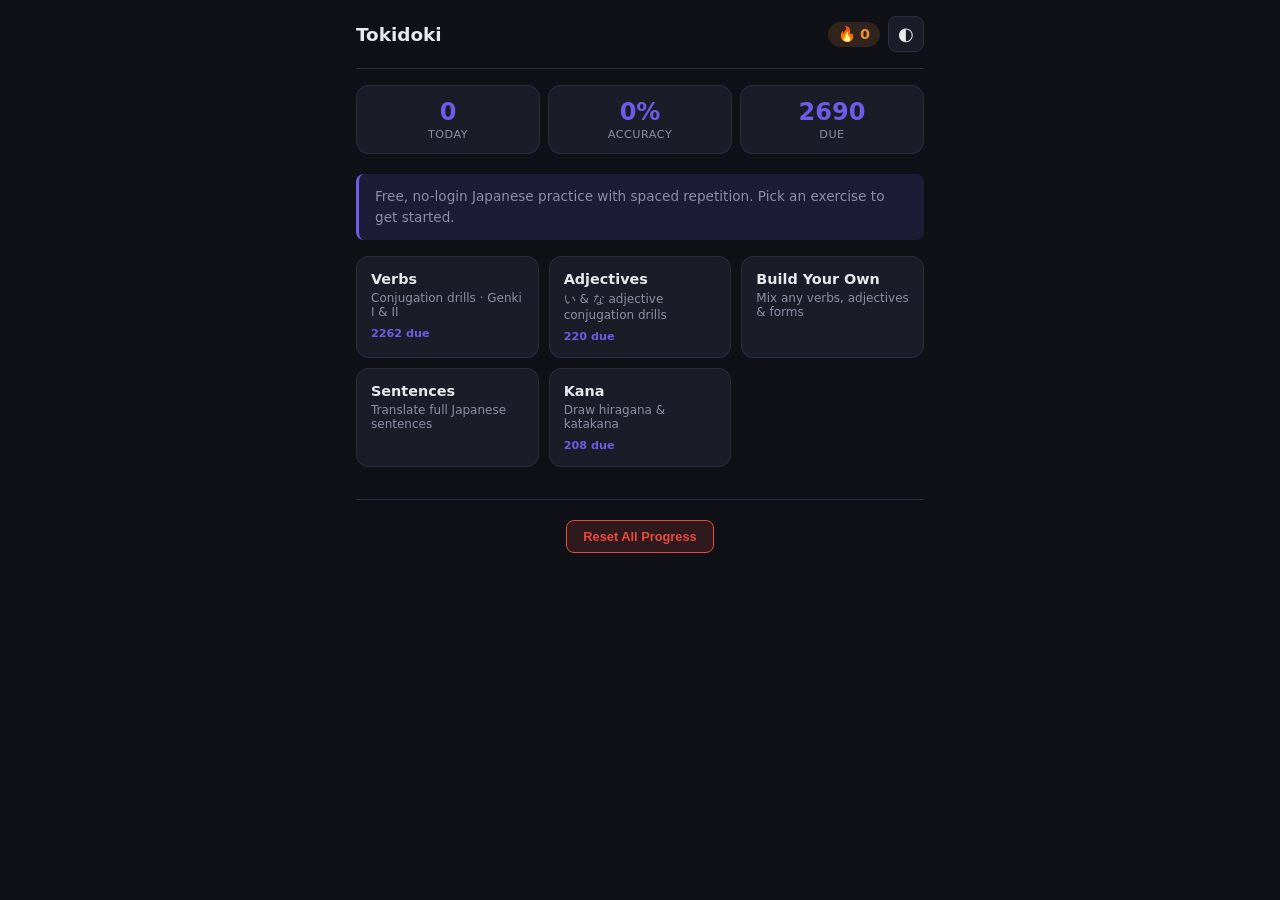
==== index.html @ 60c55193 "Deduplicate shared header and overlay markup across pages The header, settings overlay, and referenc" ====
<!DOCTYPE html>
<html lang="en">
<head>
  <meta charset="UTF-8">
  <meta name="viewport" id="viewport-meta" content="width=device-width, initial-scale=1.0">
  <title>Tokidoki – Japanese Conjugation Practice</title>
  <meta name="description" content="Free Japanese practice: verb &amp; adjective conjugation drills, custom sessions, sentence translation, and hiragana/katakana drawing. Genki I &amp; II. No login required.">
  <meta property="og:title" content="Tokidoki – Japanese Conjugation Practice">
  <meta property="og:description" content="Free Japanese practice: verb &amp; adjective conjugation drills, custom sessions, sentence translation, and hiragana/katakana drawing. Genki I &amp; II. No login required.">
  <meta property="og:type" content="website">
  <meta property="og:url" content="https://tokidoki.meertens.dev/">
  <meta name="twitter:card" content="summary">
  <meta name="twitter:title" content="Tokidoki – Japanese Conjugation Practice">
  <meta name="twitter:description" content="Free SRS drills for Genki verb & adjective conjugation, sentence translation, and hiragana/katakana drawing practice.">
  <link rel="canonical" href="https://tokidoki.meertens.dev/">
  <link rel="stylesheet" href="style.css">
  <!-- Google tag (gtag.js) -->
  <script async src="https://www.googletagmanager.com/gtag/js?id=G-XXWYNZC7YH"></script>
  <script>
    window.dataLayer = window.dataLayer || [];
    function gtag(){dataLayer.push(arguments);}
    gtag('js', new Date());
    gtag('config', 'G-XXWYNZC7YH');
  </script>
</head>
<body data-mode="hub">
  <div id="app">

    <!-- Header -->
    <!-- Header (rendered by renderSharedChrome() in app.js) -->
    <div id="header-mount"></div>

    <!-- Screen: Hub -->
    <main id="screen-chapters" class="screen active">
      <div class="stats-bar">
        <div class="stat"><span class="stat-num" id="today-reviewed">0</span><span class="stat-label">Today</span></div>
        <div class="stat"><span class="stat-num" id="today-accuracy">0%</span><span class="stat-label">Accuracy</span></div>
        <div class="stat"><span class="stat-num" id="cards-due">0</span><span class="stat-label">Due</span></div>
      </div>
      <p class="tab-intro">Free, no-login Japanese practice with spaced repetition. Pick an exercise to get started.</p>
      <div class="chapter-grid">
        <a class="chapter-card" href="verbs.html">
          <div class="chapter-card-title">Verbs</div>
          <div class="chapter-card-sub">Conjugation drills · Genki I &amp; II</div>
          <div class="chapter-card-due" id="hub-due-verbs"></div>
        </a>
        <a class="chapter-card" href="adjectives.html">
          <div class="chapter-card-title">Adjectives</div>
          <div class="chapter-card-sub">い &amp; な adjective conjugation drills</div>
          <div class="chapter-card-due" id="hub-due-adjectives"></div>
        </a>
        <a class="chapter-card" href="custom.html">
          <div class="chapter-card-title">Build Your Own</div>
          <div class="chapter-card-sub">Mix any verbs, adjectives &amp; forms</div>
        </a>
        <a class="chapter-card" href="sentences.html">
          <div class="chapter-card-title">Sentences</div>
          <div class="chapter-card-sub">Translate full Japanese sentences</div>
        </a>
        <a class="chapter-card" href="kana.html">
          <div class="chapter-card-title">Kana</div>
          <div class="chapter-card-sub">Draw hiragana &amp; katakana</div>
          <div class="chapter-card-due" id="hub-due-kana"></div>
        </a>
      </div>
      <div class="reset-section">
        <button id="btn-reset" class="btn-danger">Reset All Progress</button>
      </div>
    </main>

  </div>

  <script src="conjugator.js"></script>
  <script src="verbs.js"></script>
  <script src="kana.js"></script>
  <script src="app.js"></script>

  <!-- Static content for search engines -->
  <section id="seo-content" aria-hidden="true">
    <h2>Japanese Practice — Genki I &amp; II</h2>
    <p>
      Tokidoki is a free, no-login collection of Japanese practice exercises built around
      the <strong>Genki</strong> textbook series. Every exercise is scheduled with
      <strong>spaced repetition (SRS)</strong> so you review what you need most, not what
      you already know.
    </p>

    <h3><a href="verbs.html">Verb conjugation drills</a></h3>
    <p>
      Work through chapters 3–23 of Genki I and II, covering masu-form, て-form, ta-form,
      nai-form, tai-form, potential, volitional, passive, causative, ba-conditional,
      causative-passive, and more — for both godan (u-verb) and ichidan (ru-verb) patterns,
      plus the irregular verbs する and くる.
    </p>

    <h3><a href="adjectives.html">Adjective conjugation drills</a></h3>
    <p>
      Practise い-adjective and な-adjective conjugations including present, negative, past,
      past-negative, te-form, and adverb forms, chapter by chapter.
    </p>

    <h3><a href="custom.html">Build Your Own session</a></h3>
    <p>
      Mix and match any combination of verbs, adjectives, and conjugation forms into a
      custom practice session. Useful for targeting weak spots or reviewing before a test.
    </p>

    <h3><a href="sentences.html">Sentence translation practice</a></h3>
    <p>
      Translate full Japanese sentences taken from Genki chapters 3–12. Toggle between
      Japanese-to-English and English-to-Japanese modes, with optional furigana readings
      above kanji.
    </p>

    <h3><a href="kana.html">Hiragana &amp; katakana drawing practice</a></h3>
    <p>
      Learn the kana with a hands-on drawing drill: see a romaji prompt, draw the matching
      hiragana or katakana character by hand, then reveal the answer to check yourself.
      Covers the full gojuon, dakuten/handakuten, and yōon combinations for both scripts.
    </p>
  </section>
</body>
</html>
---- style.css ----
:root {
  --bg: #0f1117;
  --bg-card: #1a1d27;
  --bg-card-hover: #22263a;
  --bg-input: #252836;
  --text: #e8e8ee;
  --text-dim: #8b8fa3;
  --text-muted: #555a6e;
  --border: #2a2e3f;
  --accent: #6c5ce7;
  --accent-dim: rgba(108, 92, 231, 0.15);
  --green: #00b894;
  --green-dim: rgba(0, 184, 148, 0.15);
  --red: #e74c3c;
  --red-dim: rgba(231, 76, 60, 0.15);
  --orange: #e8913a;
  --orange-dim: rgba(232, 145, 58, 0.15);
  --blue: #4a90d9;
  --blue-dim: rgba(74, 144, 217, 0.15);
  --radius: 12px;
  --radius-sm: 8px;
  --shadow: 0 2px 16px rgba(0,0,0,0.3);
  --font: 'Segoe UI', system-ui, -apple-system, sans-serif;
  --font-jp: 'Hiragino Kaku Gothic Pro', 'Yu Gothic', 'Meiryo', sans-serif;
  --transition: 0.2s ease;
}

[data-theme="light"] {
  --bg: #f5f6fa;
  --bg-card: #ffffff;
  --bg-card-hover: #f0f1f6;
  --bg-input: #eef0f5;
  --text: #1a1d27;
  --text-dim: #555a6e;
  --text-muted: #8b8fa3;
  --border: #dfe1e8;
  --shadow: 0 2px 16px rgba(0,0,0,0.08);
}

* { margin: 0; padding: 0; box-sizing: border-box; }

#seo-content { position: absolute; width: 1px; height: 1px; overflow: hidden; clip: rect(0,0,0,0); white-space: nowrap; }

html { font-size: 16px; }

body {
  font-family: var(--font);
  background: var(--bg);
  color: var(--text);
  min-height: 100dvh;
  transition: background var(--transition), color var(--transition);
}

#app {
  max-width: 600px;
  margin: 0 auto;
  padding: 0 16px 32px;
}

/* Header */
#header {
  display: flex;
  align-items: center;
  justify-content: space-between;
  padding: 16px 0;
  position: sticky;
  top: 0;
  background: var(--bg);
  z-index: 100;
  border-bottom: 1px solid var(--border);
  margin-bottom: 16px;
}

.header-left {
  display: flex;
  align-items: center;
  gap: 8px;
  min-width: 0;
}

.header-right {
  display: flex;
  align-items: center;
  gap: 8px;
  flex-shrink: 0;
}

#header-title {
  font-size: 1.15rem;
  font-weight: 700;
  white-space: nowrap;
  overflow: hidden;
  text-overflow: ellipsis;
}

.header-title-link, .header-title-link:visited {
  color: inherit;
  text-decoration: none;
}

.icon-btn {
  background: var(--bg-card);
  border: 1px solid var(--border);
  color: var(--text);
  width: 36px;
  height: 36px;
  border-radius: var(--radius-sm);
  cursor: pointer;
  font-size: 1.1rem;
  display: flex;
  align-items: center;
  justify-content: center;
  transition: all var(--transition);
}

.icon-btn:hover { background: var(--bg-card-hover); }

.streak-badge {
  display: flex;
  align-items: center;
  gap: 4px;
  font-size: 0.9rem;
  font-weight: 600;
  padding: 4px 10px;
  background: var(--orange-dim);
  border-radius: 20px;
  color: var(--orange);
}

/* Screens */
.screen { display: none; }
.screen.active { display: block; }

/* Tab intro */
.tab-intro {
  color: var(--text-dim);
  font-size: 0.85rem;
  line-height: 1.55;
  margin: 0 0 16px;
  padding: 12px 16px;
  background: var(--accent-dim);
  border-left: 3px solid var(--accent);
  border-radius: var(--radius-sm);
}

/* Stats bar */
.stats-bar {
  display: flex;
  gap: 8px;
  margin-bottom: 20px;
}

.stat {
  flex: 1;
  background: var(--bg-card);
  border: 1px solid var(--border);
  border-radius: var(--radius);
  padding: 12px;
  text-align: center;
}

.stat-num {
  display: block;
  font-size: 1.5rem;
  font-weight: 700;
  color: var(--accent);
}

.stat-label {
  display: block;
  font-size: 0.7rem;
  color: var(--text-dim);
  margin-top: 2px;
  text-transform: uppercase;
  letter-spacing: 0.5px;
}

/* Section title */
.section-title {
  font-size: 0.85rem;
  text-transform: uppercase;
  letter-spacing: 1px;
  color: var(--text-dim);
  margin: 20px 0 12px;
}

/* Mode tabs (Verbs / Adjectives) */
.mode-tabs {
  display: flex;
  gap: 4px;
  margin-bottom: 16px;
  background: var(--bg-card);
  border-radius: var(--radius-sm);
  padding: 4px;
  border: 1px solid var(--border);
}

.mode-tab, .mode-tab:visited {
  flex: 1;
  padding: 10px;
  border: none;
  border-radius: 6px;
  background: transparent;
  color: var(--text-dim);
  font-size: 0.9rem;
  font-weight: 700;
  cursor: pointer;
  transition: all var(--transition);
  text-decoration: none;
  text-align: center;
}

.mode-tab.active, .mode-tab.active:visited {
  background: var(--accent);
  color: #fff;
}

.mode-tab:hover:not(.active) {
  background: var(--bg-card-hover);
}

/* Chapter grid */
.chapter-grid {
  display: grid;
  grid-template-columns: repeat(auto-fill, minmax(160px, 1fr));
  gap: 10px;
}

.chapter-card, a.chapter-card, a.chapter-card:visited {
  background: var(--bg-card);
  border: 1px solid var(--border);
  border-radius: var(--radius);
  padding: 14px;
  cursor: pointer;
  transition: all var(--transition);
  position: relative;
  overflow: hidden;
  display: block;
  color: inherit;
  text-decoration: none;
}

.chapter-card:hover {
  background: var(--bg-card-hover);
  transform: translateY(-2px);
  box-shadow: var(--shadow);
}

.chapter-card-title {
  font-size: 0.9rem;
  font-weight: 600;
  margin-bottom: 4px;
}

.chapter-card-sub {
  font-size: 0.75rem;
  color: var(--text-dim);
  margin-bottom: 8px;
}

.chapter-card-forms {
  display: flex;
  flex-wrap: wrap;
  gap: 4px;
  margin-bottom: 10px;
}

.form-pill {
  font-family: var(--font-jp);
  font-size: 0.65rem;
  padding: 3px 8px;
  border-radius: 10px;
  font-weight: 700;
  letter-spacing: 0;
  white-space: nowrap;
}

.chapter-progress {
  height: 4px;
  background: var(--bg-input);
  border-radius: 2px;
  overflow: hidden;
}

.chapter-progress-fill {
  height: 100%;
  background: var(--green);
  border-radius: 2px;
  transition: width 0.4s ease;
}

.chapter-card-due {
  font-size: 0.7rem;
  color: var(--accent);
  margin-top: 6px;
  font-weight: 600;
}

.chapter-card-due:empty {
  display: none;
}

/* Study screen */
.study-toolbar {
  display: flex;
  align-items: center;
  gap: 10px;
  margin-bottom: 16px;
}

.study-progress {
  display: flex;
  align-items: center;
  gap: 12px;
  flex: 1;
}

.study-progress-bar {
  flex: 1;
  height: 6px;
  background: var(--bg-input);
  border-radius: 3px;
  overflow: hidden;
}

.study-bar-fill {
  height: 100%;
  background: var(--accent);
  border-radius: 3px;
  transition: width 0.3s ease;
}

.study-progress-text {
  font-size: 0.8rem;
  color: var(--text-dim);
  white-space: nowrap;
}

.btn-undo {
  display: flex;
  align-items: center;
  gap: 4px;
  padding: 6px 12px;
  border: 1px solid var(--border);
  border-radius: var(--radius-sm);
  background: var(--bg-card);
  color: var(--text-dim);
  font-size: 0.8rem;
  font-weight: 600;
  cursor: pointer;
  transition: all var(--transition);
  white-space: nowrap;
  flex-shrink: 0;
}

.btn-undo:hover {
  background: var(--bg-card-hover);
  color: var(--text);
  border-color: var(--accent);
}

.save-indicator {
  text-align: center;
  font-size: 0.7rem;
  color: var(--green);
  padding: 4px 0;
  font-weight: 600;
  letter-spacing: 0.5px;
  text-transform: uppercase;
  opacity: 0;
  transition: opacity 0.3s ease;
}

.save-indicator.show {
  opacity: 1;
}

/* Card */
.card-container {
  perspective: 1000px;
}

.card {
  background: color-mix(in srgb, var(--form-color, var(--accent)) 8%, var(--bg-card));
  border: 1px solid var(--border);
  border-left: 5px solid var(--form-color, var(--accent));
  border-right: 5px solid transparent;
  border-radius: var(--radius);
  padding: 28px 24px;
  box-shadow: var(--shadow);
  min-height: 340px;
  display: flex;
  flex-direction: column;
  transition: background 0.3s ease, border-color 0.3s ease;
}

.card.negative-form {
  border-right-color: #e74c3c;
}

.card-front, .card-back {
  display: flex;
  flex-direction: column;
  align-items: center;
  gap: 12px;
  flex: 1;
}

.form-badge {
  display: inline-flex;
  align-items: center;
  gap: 6px;
  padding: 6px 14px;
  border-radius: 24px;
  font-size: 0.8rem;
  font-weight: 700;
  letter-spacing: 0.3px;
  border: 2px solid currentColor;
  white-space: nowrap;
}

.form-badge .form-symbol {
  font-family: var(--font-jp);
  font-size: 0.95rem;
  font-weight: 800;
  line-height: 1;
}

.card-kanji {
  font-family: var(--font-jp);
  font-size: 2.8rem;
  font-weight: 700;
  line-height: 1.2;
  text-align: center;
}

.card-reading {
  font-family: var(--font-jp);
  font-size: 1.1rem;
  color: var(--text-dim);
}

.card-meaning {
  font-size: 0.95rem;
  color: var(--text-dim);
  text-align: center;
}

.card-conjugated {
  font-family: var(--font-jp);
  font-size: 1.8rem;
  font-weight: 700;
  text-align: center;
  line-height: 1.3;
}

.conjugation-stem {
  color: var(--text-muted);
}

.conjugation-changed {
  color: var(--text);
}

.conjugation-ending {
  color: var(--form-color, var(--accent));
}

.card-prompt {
  font-size: 1rem;
  font-weight: 600;
  color: var(--form-color, var(--accent));
  text-align: center;
  margin-top: 4px;
}

.card-context {
  font-size: 1.15rem;
  color: var(--text-muted);
  font-style: italic;
  text-align: center;
  margin-top: -4px;
}

.neg-highlight {
  color: #e74c3c;
  font-weight: 700;
}

.card-context.context-prominent {
  font-size: 1.5rem;
  color: var(--text);
  font-style: normal;
  font-weight: 600;
  margin-top: 16px;
  margin-bottom: 8px;
  line-height: 1.4;
}

/* Reveal area (default mode) */
.hint-area {
  margin-top: 12px;
  padding: 12px 16px;
  border-radius: var(--radius-sm);
  background: var(--bg-card-hover, rgba(128,128,128,0.08));
  border-left: 3px solid var(--form-color, var(--accent));
  font-size: 0.88rem;
  line-height: 1.6;
  color: var(--text);
  text-align: left;
}

.hint-area .hint-label {
  font-weight: 700;
  color: var(--text-dim);
  font-size: 0.75rem;
  text-transform: uppercase;
  letter-spacing: 0.04em;
  margin-bottom: 4px;
}

.hint-area .hint-step {
  margin: 2px 0;
}

.reveal-area {
  display: flex;
  flex-direction: column;
  align-items: center;
  gap: 8px;
  margin-top: 16px;
}

.reveal-buttons, .typing-buttons {
  display: flex;
  gap: 10px;
  align-items: center;
  margin-top: 8px;
}

.btn-hint {
  padding: 14px 24px;
  border-radius: var(--radius-sm);
  font-size: 0.9rem;
  font-weight: 700;
  cursor: pointer;
  border: 2px solid var(--border);
  background: transparent;
  color: var(--text-dim);
  transition: all var(--transition);
}

.btn-hint:hover { border-color: var(--accent); color: var(--accent); transform: translateY(-1px); }
.btn-hint:disabled { opacity: 0.4; cursor: default; transform: none; }

.btn-reveal {
  padding: 14px 40px;
  border-radius: var(--radius-sm);
  font-size: 1rem;
  font-weight: 700;
  cursor: pointer;
  border: none;
  background: var(--accent);
  color: #fff;
  transition: all var(--transition);
}

.btn-reveal:hover { filter: brightness(1.1); transform: translateY(-1px); }

.reveal-hint {
  font-size: 0.75rem;
  color: var(--text-muted);
}

/* Answer */
.answer-area {
  display: flex;
  gap: 8px;
  width: 100%;
  max-width: 360px;
  margin-top: 8px;
}

.answer-input {
  flex: 1;
  padding: 10px 14px;
  font-size: 1.15rem;
  font-family: var(--font-jp);
  background: var(--bg-input);
  border: 2px solid var(--border);
  border-radius: var(--radius-sm);
  color: var(--text);
  outline: none;
  transition: border-color var(--transition);
}

.answer-input:focus {
  border-color: var(--accent);
}

.answer-input.correct {
  border-color: var(--green);
  background: var(--green-dim);
}

.answer-input.incorrect {
  border-color: var(--red);
  background: var(--red-dim);
}

/* Buttons */
.btn-primary, .btn-secondary {
  padding: 10px 20px;
  border-radius: var(--radius-sm);
  font-size: 0.95rem;
  font-weight: 600;
  cursor: pointer;
  border: none;
  transition: all var(--transition);
}

.btn-primary {
  background: var(--accent);
  color: #fff;
}

.btn-primary:hover { filter: brightness(1.1); }

.btn-secondary {
  background: transparent;
  color: var(--text-dim);
  border: 1px solid var(--border);
}

.btn-secondary:hover { background: var(--bg-card-hover); color: var(--text); }

.btn-danger {
  padding: 8px 16px;
  border-radius: var(--radius-sm);
  font-size: 0.8rem;
  font-weight: 600;
  cursor: pointer;
  border: 1px solid var(--red);
  background: var(--red-dim);
  color: var(--red);
  transition: all var(--transition);
}

.btn-danger:hover { background: var(--red); color: #fff; }

/* Result area */
.result-area {
  width: 100%;
  max-width: 360px;
  text-align: center;
}

.result-icon {
  font-size: 2.5rem;
  margin-bottom: 8px;
}

.result-row {
  display: flex;
  justify-content: space-between;
  padding: 8px 0;
  border-bottom: 1px solid var(--border);
  font-size: 1rem;
}

.result-label {
  color: var(--text-dim);
}

.user-answer {
  font-family: var(--font-jp);
  font-weight: 600;
}

.correct-answer {
  font-family: var(--font-jp);
  font-weight: 600;
  color: var(--green);
}

/* Explanation */
.card-explanation {
  width: 100%;
  max-width: 360px;
  margin-top: 12px;
  padding: 12px 16px;
  background: var(--bg-input);
  border: 1px solid var(--border);
  border-radius: var(--radius-sm);
  font-size: 0.82rem;
  line-height: 1.6;
  color: var(--text-dim);
  animation: slideUp 0.3s ease;
}

.card-explanation .ex-rule {
  margin-bottom: 6px;
  color: var(--text);
}

.card-explanation .ex-steps {
  font-family: var(--font-jp);
  font-size: 0.95rem;
  color: var(--text);
  letter-spacing: 0.3px;
}

.card-explanation .ex-hl {
  color: var(--accent);
  font-weight: 700;
  background: color-mix(in srgb, var(--accent) 15%, transparent);
  padding: 1px 3px;
  border-radius: 3px;
}

/* Example sentence */
.card-example-sentence {
  width: 100%;
  max-width: 360px;
  margin-top: 14px;
  padding: 12px 16px;
  background: var(--card-bg);
  border: 1px solid var(--border);
  border-radius: var(--radius-sm);
  animation: slideUp 0.3s ease;
}

.card-example-sentence .example-label {
  font-size: 0.7rem;
  font-weight: 700;
  text-transform: uppercase;
  letter-spacing: 0.08em;
  color: var(--text-muted);
  margin-bottom: 6px;
}

.card-example-sentence .example-jp {
  font-family: var(--font-jp);
  font-size: 1.15rem;
  color: var(--text);
  margin-bottom: 4px;
  line-height: 2;
}

.card-example-sentence .example-jp rt {
  font-size: 0.55em;
  color: var(--text-dim);
}

.card-example-sentence .example-en {
  font-size: 0.9rem;
  color: var(--text-dim);
  font-style: italic;
  line-height: 1.4;
}

.card-example-sentence-front {
  width: 100%;
  max-width: 360px;
  margin-top: 14px;
  padding: 12px 16px;
  background: var(--card-bg);
  border: 1px solid var(--border);
  border-radius: var(--radius-sm);
  border-left: 3px solid var(--form-color, var(--accent));
}

.card-example-sentence-front .example-label {
  font-size: 0.7rem;
  font-weight: 700;
  text-transform: uppercase;
  letter-spacing: 0.08em;
  color: var(--text-muted);
  margin-bottom: 6px;
}

.card-example-sentence-front .example-jp {
  font-family: var(--font-jp);
  font-size: 1.15rem;
  color: var(--text);
  margin-bottom: 4px;
  line-height: 2;
}

.card-example-sentence-front .example-jp rt {
  font-size: 0.55em;
  color: var(--text-dim);
}

.card-example-sentence-front .example-en {
  font-size: 0.9rem;
  color: var(--text-dim);
  font-style: italic;
  line-height: 1.4;
}

.hint-area-back {
  margin-top: 12px;
  padding: 12px 16px;
  border-radius: var(--radius-sm);
  background: var(--bg-card-hover, rgba(128,128,128,0.08));
  border-left: 3px solid var(--form-color, var(--accent));
  font-size: 0.88rem;
  line-height: 1.6;
  color: var(--text);
  text-align: left;
  width: 100%;
  max-width: 360px;
}

.hint-area-back .hint-label {
  font-weight: 700;
  color: var(--text-dim);
  font-size: 0.75rem;
  text-transform: uppercase;
  letter-spacing: 0.04em;
  margin-bottom: 4px;
}

.hint-area-back .hint-step {
  margin: 2px 0;
}

.hint-area-back.hidden {
  display: none;
}

/* Grade buttons */
.grade-buttons {
  display: flex;
  gap: 8px;
  margin-top: 16px;
  flex-wrap: wrap;
  justify-content: center;
}

.btn-grade {
  flex: 1;
  min-width: 60px;
  padding: 10px 8px;
  border: none;
  border-radius: var(--radius-sm);
  font-size: 0.85rem;
  font-weight: 700;
  cursor: pointer;
  transition: all var(--transition);
  color: #fff;
  display: flex;
  align-items: center;
  justify-content: center;
  gap: 5px;
}

.grade-key {
  display: inline-flex;
  align-items: center;
  justify-content: center;
  width: 20px;
  height: 20px;
  border-radius: 4px;
  background: rgba(255,255,255,0.25);
  font-size: 0.7rem;
  font-weight: 800;
  line-height: 1;
  flex-shrink: 0;
}

.btn-again { background: #e74c3c; }
.btn-good  { background: #27ae60; }
.btn-easy  { background: #3498db; }

.btn-grade:hover { filter: brightness(1.15); transform: translateY(-1px); }

/* Session complete */
.session-complete {
  text-align: center;
  padding: 40px 20px;
}

.complete-icon {
  font-size: 4rem;
  margin-bottom: 12px;
}

.session-complete h2 {
  font-size: 1.5rem;
  margin-bottom: 20px;
}

.session-stats {
  display: flex;
  gap: 12px;
  justify-content: center;
  margin-bottom: 28px;
}

.session-stats .stat {
  min-width: 80px;
}

/* Kana drawing practice */
.kana-settings-row {
  display: flex;
  gap: 12px;
  margin-bottom: 16px;
}

.kana-script-toggle {
  display: flex;
  align-items: center;
  gap: 8px;
  padding: 10px 16px;
  background: var(--bg-card);
  border: 1px solid var(--border);
  border-radius: var(--radius-sm);
  font-size: 0.9rem;
  font-weight: 600;
  cursor: pointer;
}

.kana-start-card {
  display: flex;
  align-items: center;
  justify-content: space-between;
  gap: 16px;
  background: var(--bg-card);
  border: 1px solid var(--border);
  border-radius: var(--radius);
  padding: 18px 20px;
}

.kana-start-info {
  display: flex;
  flex-direction: column;
}

.kana-card {
  align-items: center;
  -webkit-user-select: none;
  user-select: none;
  -webkit-touch-callout: none;
}

.kana-prompt-label {
  font-size: 0.8rem;
  color: var(--text-dim);
  text-transform: uppercase;
  letter-spacing: 0.5px;
}

.kana-romaji {
  font-size: 3rem;
  font-weight: 800;
  color: var(--accent);
  line-height: 1;
}

.kana-script-badge {
  display: inline-flex;
  padding: 4px 12px;
  border-radius: 24px;
  font-size: 0.75rem;
  font-weight: 700;
  background: var(--accent-dim);
  color: var(--accent);
}

.kana-script-badge.katakana {
  background: rgba(52, 152, 219, 0.15);
  color: #3498db;
}

.kana-canvas-wrap {
  position: relative;
  margin-top: 8px;
  touch-action: none;
  -webkit-user-select: none;
  user-select: none;
  -webkit-touch-callout: none;
}

#kana-canvas {
  display: block;
  width: 280px;
  height: 280px;
  max-width: 100%;
  background: var(--bg-input);
  border: 2px dashed var(--border);
  border-radius: var(--radius);
  touch-action: none;
  cursor: crosshair;
  -webkit-user-select: none;
  user-select: none;
  -webkit-touch-callout: none;
  -webkit-tap-highlight-color: transparent;
}

.kana-clear-btn {
  position: absolute;
  top: 8px;
  right: 8px;
  width: 32px;
  height: 32px;
  border-radius: 50%;
  border: 1px solid var(--border);
  background: var(--bg-card);
  color: var(--text-dim);
  font-size: 1rem;
  cursor: pointer;
  display: flex;
  align-items: center;
  justify-content: center;
  transition: all var(--transition);
}

.kana-clear-btn:hover { background: var(--bg-card-hover); color: var(--text); }

.kana-answer-area {
  display: flex;
  flex-direction: column;
  align-items: center;
  gap: 4px;
  margin-top: 12px;
}

.kana-answer-char {
  font-family: var(--font-jp);
  font-size: 5rem;
  font-weight: 700;
  line-height: 1;
}

.kana-answer-romaji {
  font-size: 0.95rem;
  color: var(--text-dim);
}

/* Reference overlay */
.ref-overlay {
  position: fixed;
  inset: 0;
  z-index: 400;
  display: flex;
  align-items: flex-start;
  justify-content: center;
  padding: 16px;
  overflow-y: auto;
}

.ref-overlay.hidden { display: none; }

.ref-backdrop {
  position: fixed;
  inset: 0;
  background: rgba(0, 0, 0, 0.55);
  z-index: 0;
}

.ref-overlay-panel {
  position: relative;
  z-index: 1;
  background: var(--bg-card);
  border: 1px solid var(--border);
  border-radius: var(--radius);
  box-shadow: var(--shadow);
  width: 100%;
  max-width: 720px;
  padding: 20px 24px;
  margin: auto;
}

.ref-overlay-header {
  display: flex;
  align-items: center;
  justify-content: space-between;
  margin-bottom: 16px;
}

.ref-row-current td {
  background: color-mix(in srgb, var(--accent) 12%, transparent) !important;
}

/* Verb type explanation */
.ref-verb-types {
  margin-bottom: 20px;
}

.ref-verb-rule-box {
  background: var(--bg-input);
  border: 1px solid var(--border);
  border-radius: var(--radius-sm);
  padding: 10px 14px;
  font-size: 0.82rem;
  line-height: 1.6;
  color: var(--text-dim);
  margin-bottom: 12px;
}

.ref-verb-rule-box p {
  margin: 0 0 6px;
}

.ref-verb-rule-box p:last-of-type {
  margin-bottom: 0;
}

.ref-verb-examples {
  display: block;
  font-family: var(--font-jp);
  color: var(--text);
  margin: 4px 0;
}

.ref-exc-label {
  font-size: 0.75rem;
  font-weight: 700;
  text-transform: uppercase;
  letter-spacing: 0.06em;
  color: var(--text-muted);
  margin-bottom: 8px;
}

.ref-exc-section {
  border: 1px solid var(--border);
  border-radius: var(--radius-sm);
  overflow: hidden;
}

.ref-exc-header {
  width: 100%;
  display: flex;
  align-items: center;
  justify-content: space-between;
  padding: 10px 14px;
  background: var(--bg-input);
  border: none;
  cursor: pointer;
  font-size: 0.82rem;
  font-weight: 600;
  color: var(--text-dim);
  text-align: left;
  transition: background var(--transition);
}

.ref-exc-header:hover { background: var(--bg-card-hover); color: var(--text); }

.ref-exc-meta {
  display: flex;
  align-items: center;
  gap: 6px;
  font-size: 0.75rem;
  color: var(--text-muted);
  flex-shrink: 0;
}

.ref-exc-arrow { font-size: 0.65rem; }

.ref-exc-body {
  padding: 12px 14px;
  border-top: 1px solid var(--border);
  background: var(--bg-card);
}

.ref-exc-list {
  list-style: none;
  padding: 0;
  margin: 0;
  display: grid;
  grid-template-columns: repeat(auto-fill, minmax(200px, 1fr));
  gap: 4px 16px;
}

.ref-exc-list li {
  font-size: 0.82rem;
  color: var(--text-dim);
  padding: 2px 0;
}

.ref-exc-kanji {
  font-family: var(--font-jp);
  font-weight: 600;
  color: var(--text);
}

.ref-exc-reading {
  font-family: var(--font-jp);
  font-size: 0.78rem;
  color: var(--text-muted);
}

/* Reference tabs */
.ref-tabs {
  display: flex;
  gap: 4px;
  margin-bottom: 16px;
  background: var(--bg-card);
  border-radius: var(--radius-sm);
  padding: 4px;
  border: 1px solid var(--border);
}

.ref-tab {
  flex: 1;
  padding: 8px;
  border: none;
  border-radius: 6px;
  background: transparent;
  color: var(--text-dim);
  font-size: 0.85rem;
  font-weight: 600;
  cursor: pointer;
  transition: all var(--transition);
}

.ref-tab.active {
  background: var(--accent);
  color: #fff;
}

.ref-content {
  background: var(--bg-card);
  border: 1px solid var(--border);
  border-radius: var(--radius);
  overflow-x: auto;
  -webkit-overflow-scrolling: touch;
}

.ref-table {
  width: 100%;
  border-collapse: collapse;
  font-size: 0.85rem;
}

.ref-table th {
  background: var(--bg-input);
  padding: 10px 12px;
  text-align: left;
  font-weight: 600;
  color: var(--text-dim);
  font-size: 0.75rem;
  text-transform: uppercase;
  letter-spacing: 0.5px;
  position: sticky;
  top: 0;
}

.ref-table td {
  padding: 8px 12px;
  border-top: 1px solid var(--border);
  font-family: var(--font-jp);
}

.ref-row {
  cursor: pointer;
}

.ref-row:hover td {
  background: var(--bg-card-hover);
}

.ref-row-active td {
  background: var(--accent-dim);
}

.ref-explanation-row td {
  padding: 0 !important;
  border-top: none !important;
}

.ref-explanation-row.hidden {
  display: none;
}

.ref-explanation {
  padding: 16px 20px;
  font-family: var(--font);
  font-size: 0.82rem;
  line-height: 1.6;
  color: var(--text-dim);
  background: var(--bg-input);
  border-top: 1px solid var(--border);
  animation: fadeIn 0.2s ease;
}

.ref-explanation p {
  margin: 0 0 10px;
  color: var(--text);
}

.ref-explanation p:last-child {
  margin-bottom: 0;
}

.ref-explanation .conj-table {
  width: 100%;
  border-collapse: collapse;
  margin: 10px 0;
  font-size: 0.82rem;
}

.ref-explanation .conj-table th {
  background: var(--bg-card);
  padding: 8px 10px;
  text-align: left;
  font-weight: 700;
  font-size: 0.72rem;
  text-transform: uppercase;
  letter-spacing: 0.5px;
  color: var(--text-dim);
  border-bottom: 2px solid var(--border);
}

.ref-explanation .conj-table td {
  padding: 7px 10px;
  border-bottom: 1px solid var(--border);
  font-family: var(--font-jp);
  vertical-align: top;
  line-height: 1.7;
}

.ref-explanation .conj-table td:first-child {
  font-family: var(--font);
  font-weight: 600;
  color: var(--text);
  white-space: nowrap;
}

.ref-explanation .conj-table tr:last-child td {
  border-bottom: none;
}

.ref-explanation .conj-table .irr-row td {
  background: color-mix(in srgb, var(--accent) 6%, transparent);
}

.ref-explanation .conj-note {
  font-size: 0.78rem;
  color: var(--text-dim);
  padding: 8px 12px;
  background: var(--bg-card);
  border-left: 3px solid var(--accent);
  border-radius: 0 var(--radius-sm) var(--radius-sm) 0;
  margin: 8px 0;
}

.ref-explanation .conj-note:last-child {
  margin-bottom: 0;
}

/* Build Your Own */
.custom-section {
  background: var(--bg-card);
  border: 1px solid var(--border);
  border-radius: var(--radius);
  padding: 12px;
  display: flex;
  flex-wrap: wrap;
  gap: 6px;
}

.custom-verbs-grid {
  display: grid;
  grid-template-columns: 1fr;
  gap: 0;
  padding: 0;
  overflow: hidden;
}

.custom-chapter-group {
  display: flex;
  flex-wrap: wrap;
  gap: 4px;
  padding: 10px 12px;
  border-bottom: 1px solid var(--border);
}

.custom-chapter-group:last-child {
  border-bottom: none;
}

.custom-header {
  display: flex;
  align-items: center;
  justify-content: space-between;
  margin-top: 20px;
  margin-bottom: 8px;
}

.custom-header .section-title {
  margin: 0;
}

.custom-header:first-child {
  margin-top: 0;
}

.custom-chapter-header {
  width: 100%;
  display: flex;
  align-items: center;
  justify-content: space-between;
  font-size: 0.7rem;
  font-weight: 700;
  text-transform: uppercase;
  letter-spacing: 0.05em;
  color: var(--text-muted);
  margin-bottom: 2px;
}

.custom-check-item {
  display: inline-flex;
  align-items: center;
  gap: 6px;
  padding: 6px 10px;
  border-radius: var(--radius-sm);
  cursor: pointer;
  transition: background var(--transition);
  font-size: 0.85rem;
  user-select: none;
}

.custom-check-item:hover {
  background: var(--bg-card-hover);
}

.custom-check-item input[type="checkbox"] {
  width: 16px;
  height: 16px;
  accent-color: var(--accent);
  cursor: pointer;
  flex-shrink: 0;
}

.custom-check-label {
  color: var(--text);
}

.custom-check-kanji {
  font-family: var(--font-jp);
  color: var(--text);
  font-weight: 600;
}

.custom-check-sub {
  color: var(--text-dim);
  font-size: 0.75rem;
}

.btn-toggle-all {
  font-size: 0.7rem;
  padding: 4px 10px;
  border: 1px solid var(--border);
  border-radius: var(--radius-sm);
  background: transparent;
  color: var(--text-dim);
  cursor: pointer;
  margin-left: 8px;
  font-weight: 600;
  vertical-align: middle;
  transition: all var(--transition);
}

.btn-toggle-all:hover {
  border-color: var(--accent);
  color: var(--accent);
}

.custom-start-section {
  display: flex;
  align-items: center;
  justify-content: center;
  gap: 16px;
  margin-top: 20px;
  padding: 16px 0;
}

.custom-count {
  font-size: 0.9rem;
  font-weight: 600;
  color: var(--text-dim);
}

.btn-start-custom {
  padding: 12px 32px;
  font-size: 1rem;
}

.btn-start-custom:disabled {
  opacity: 0.4;
  cursor: default;
}

/* Translate Sentences */

.translate-source-ja {
  font-family: var(--font-jp);
  font-size: 1.6rem;
  line-height: 2;
}

.translate-source-ja rt {
  font-size: 0.55em;
  color: var(--text-dim);
}

.translate-source-en {
  font-size: 1.3rem;
  line-height: 1.6;
}

.translate-original-label {
  font-size: 0.8rem;
  font-weight: 700;
  color: var(--text-muted);
  margin-bottom: 8px;
  text-transform: uppercase;
  letter-spacing: 0.08em;
}

.translate-original {
  font-size: 1.4rem;
  line-height: 2;
  color: var(--text);
}

.translate-original rt {
  font-size: 0.55em;
  color: var(--text-dim);
}

/* Reset section */
.reset-section {
  margin-top: 32px;
  text-align: center;
  padding: 20px 0;
  border-top: 1px solid var(--border);
}

/* Settings overlay */
.settings-overlay {
  position: fixed;
  inset: 0;
  z-index: 1000;
  display: flex;
  align-items: center;
  justify-content: center;
  animation: fadeIn 0.2s ease;
}

.settings-overlay.hidden {
  display: none;
}

.settings-overlay-backdrop {
  position: absolute;
  inset: 0;
  background: rgba(0, 0, 0, 0.5);
  backdrop-filter: blur(4px);
}

.settings-overlay-content {
  position: relative;
  width: 90%;
  max-width: 480px;
  max-height: 85vh;
  overflow-y: auto;
  background: var(--bg);
  border: 1px solid var(--border);
  border-radius: var(--radius);
  box-shadow: 0 20px 60px rgba(0, 0, 0, 0.3);
  animation: slideUp 0.25s ease;
}

.settings-overlay-header {
  display: flex;
  align-items: center;
  justify-content: space-between;
  padding: 16px 20px;
  border-bottom: 1px solid var(--border);
}

.settings-overlay-title {
  font-size: 1.1rem;
  font-weight: 700;
  color: var(--text);
  margin: 0;
}

.settings-overlay-close {
  background: none;
  border: none;
  color: var(--text-dim);
  font-size: 1.2rem;
  cursor: pointer;
  padding: 4px 8px;
  border-radius: var(--radius-sm);
  transition: background var(--transition), color var(--transition);
}

.settings-overlay-close:hover {
  background: var(--bg-card-hover);
  color: var(--text);
}

/* Settings panel */
.settings-panel {
  background: var(--bg-card);
  border: 1px solid var(--border);
  border-radius: var(--radius);
  overflow: hidden;
}

.setting-row {
  display: flex;
  align-items: center;
  justify-content: space-between;
  padding: 16px;
  cursor: pointer;
  transition: background var(--transition);
}

.setting-row:hover { background: var(--bg-card-hover); }

.setting-info {
  display: flex;
  flex-direction: column;
  gap: 2px;
}

.setting-label {
  font-size: 0.95rem;
  font-weight: 600;
  color: var(--text);
}

.setting-desc {
  font-size: 0.75rem;
  color: var(--text-dim);
}

.setting-toggle {
  width: 44px;
  height: 24px;
  appearance: none;
  -webkit-appearance: none;
  background: var(--border);
  border-radius: 12px;
  position: relative;
  cursor: pointer;
  transition: background 0.2s ease;
  flex-shrink: 0;
}

.setting-toggle::after {
  content: '';
  position: absolute;
  top: 2px;
  left: 2px;
  width: 20px;
  height: 20px;
  border-radius: 50%;
  background: #fff;
  transition: transform 0.2s ease;
}

.setting-toggle:checked {
  background: var(--accent);
}

.setting-toggle:checked::after {
  transform: translateX(20px);
}

/* Vimium compatibility: hidden input to capture focus */
.key-capture {
  position: absolute;
  opacity: 0;
  width: 0;
  height: 0;
  padding: 0;
  border: 0;
  pointer-events: none;
  overflow: hidden;
}

/* Utility */
.hidden { display: none !important; }

/* Responsive */
@media (max-width: 480px) {
  #app { padding: 0 12px 24px; }

  .chapter-grid {
    grid-template-columns: 1fr 1fr;
  }

  .card { padding: 20px 16px; min-height: 300px; }
  .card-kanji { font-size: 2.2rem; }

  .stats-bar { flex-wrap: wrap; }
  .stat { min-width: calc(50% - 4px); }

  .grade-buttons { gap: 6px; }
  .btn-grade { padding: 10px 4px; font-size: 0.8rem; }

  .ref-table { font-size: 0.75rem; }
  .ref-table th { padding: 8px 6px; font-size: 0.65rem; }
  .ref-table td { padding: 6px; }
  .ref-explanation { padding: 12px 14px; }
  .ref-explanation .conj-table td { padding: 5px 6px; font-size: 0.78rem; }
  .ref-explanation .conj-table th { padding: 6px; font-size: 0.65rem; }
  .ref-exc-list { grid-template-columns: 1fr 1fr; }

  .mode-tabs {
    overflow-x: auto;
    -webkit-overflow-scrolling: touch;
    scrollbar-width: none;
  }
  .mode-tabs::-webkit-scrollbar { display: none; }
  .mode-tab {
    flex: 0 0 auto;
    padding: 10px 14px;
    font-size: 0.82rem;
    white-space: nowrap;
  }
}

/* Animations */
@keyframes fadeIn {
  from { opacity: 0; transform: translateY(10px); }
  to { opacity: 1; transform: translateY(0); }
}

.screen.active {
  animation: fadeIn 0.25s ease;
}

@keyframes pop {
  0% { transform: scale(0.8); opacity: 0; }
  50% { transform: scale(1.05); }
  100% { transform: scale(1); opacity: 1; }
}

.result-icon {
  animation: pop 0.3s ease;
}

@keyframes slideUp {
  from { opacity: 0; transform: translateY(20px); }
  to { opacity: 1; transform: translateY(0); }
}

.card-back {
  animation: slideUp 0.25s ease;
}
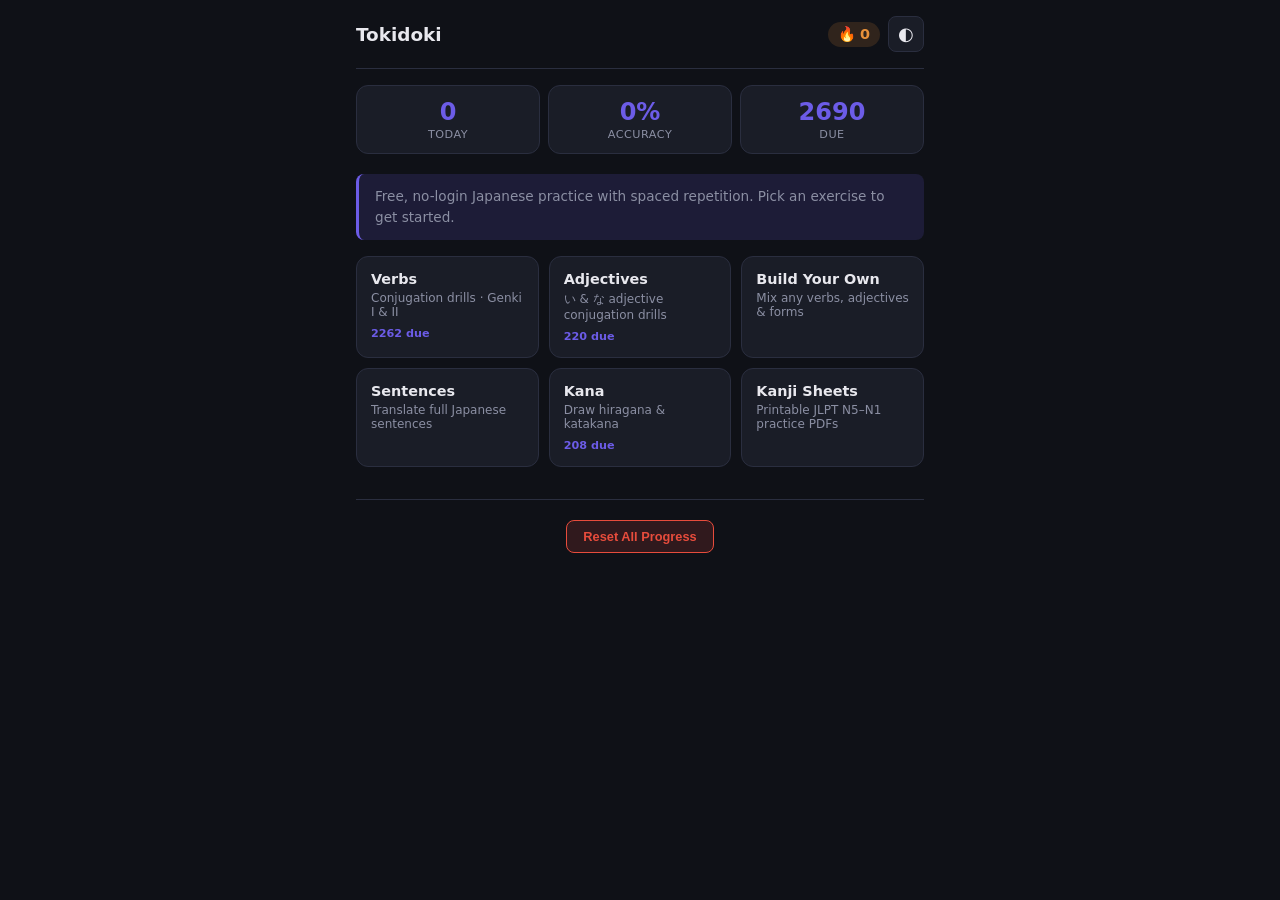
==== commit 2fc80dbc: "Add printable JLPT kanji practice sheets (N5-N1) Generates one PDF per JLPT level with an empty writ" ====
--- a/index.html
+++ b/index.html
@@ -62,6 +62,10 @@
           <div class="chapter-card-sub">Draw hiragana &amp; katakana</div>
           <div class="chapter-card-due" id="hub-due-kana"></div>
         </a>
+        <a class="chapter-card" href="kanji.html">
+          <div class="chapter-card-title">Kanji Sheets</div>
+          <div class="chapter-card-sub">Printable JLPT N5&ndash;N1 practice PDFs</div>
+        </a>
       </div>
       <div class="reset-section">
         <button id="btn-reset" class="btn-danger">Reset All Progress</button>
@@ -118,6 +122,13 @@
       hiragana or katakana character by hand, then reveal the answer to check yourself.
       Covers the full gojuon, dakuten/handakuten, and yōon combinations for both scripts.
     </p>
+
+    <h3><a href="kanji.html">Printable JLPT kanji practice sheets</a></h3>
+    <p>
+      Free printable PDF worksheets for testing kanji recall by hand, one set per JLPT level
+      from N5 through N1. Each sheet has one empty box per kanji with its English meaning
+      above, in the standard JLPT kanji order.
+    </p>
   </section>
 </body>
 </html>
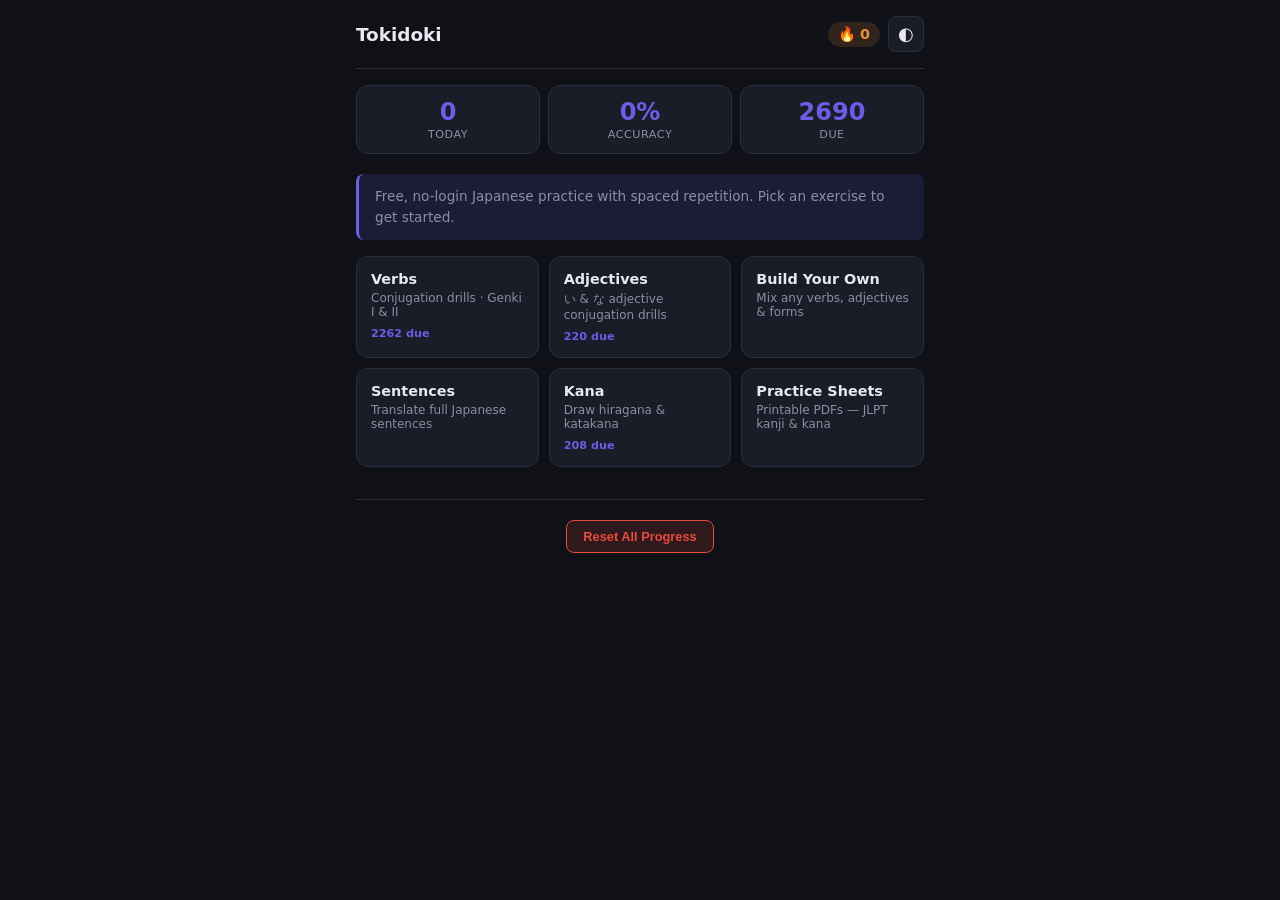
==== commit 78193ac7: "Add reverse kanji sheets and hiragana/katakana practice sheets Kanji: each level now also gets a mea" ====
--- a/index.html
+++ b/index.html
@@ -63,8 +63,8 @@
           <div class="chapter-card-due" id="hub-due-kana"></div>
         </a>
         <a class="chapter-card" href="kanji.html">
-          <div class="chapter-card-title">Kanji Sheets</div>
-          <div class="chapter-card-sub">Printable JLPT N5&ndash;N1 practice PDFs</div>
+          <div class="chapter-card-title">Practice Sheets</div>
+          <div class="chapter-card-sub">Printable PDFs — JLPT kanji &amp; kana</div>
         </a>
       </div>
       <div class="reset-section">
@@ -123,11 +123,11 @@
       Covers the full gojuon, dakuten/handakuten, and yōon combinations for both scripts.
     </p>
 
-    <h3><a href="kanji.html">Printable JLPT kanji practice sheets</a></h3>
+    <h3><a href="kanji.html">Printable kanji &amp; kana practice sheets</a></h3>
     <p>
-      Free printable PDF worksheets for testing kanji recall by hand, one set per JLPT level
-      from N5 through N1. Each sheet has one empty box per kanji with its English meaning
-      above, in the standard JLPT kanji order.
+      Free printable PDF worksheets for testing recall by hand: JLPT kanji sheets (N5&ndash;N1)
+      in both directions — write the kanji from its meaning, or write the meaning from the
+      kanji — plus hiragana and katakana writing sheets. Answer keys included for every sheet.
     </p>
   </section>
 </body>
--- a/style.css
+++ b/style.css
@@ -300,6 +300,24 @@
   display: none;
 }
 
+.chapter-card-links {
+  display: flex;
+  flex-direction: column;
+  gap: 4px;
+  margin-top: 8px;
+}
+
+.chapter-card-links a, .chapter-card-links a:visited {
+  font-size: 0.75rem;
+  font-weight: 600;
+  color: var(--accent);
+  text-decoration: none;
+}
+
+.chapter-card-links a:hover {
+  text-decoration: underline;
+}
+
 /* Study screen */
 .study-toolbar {
   display: flex;
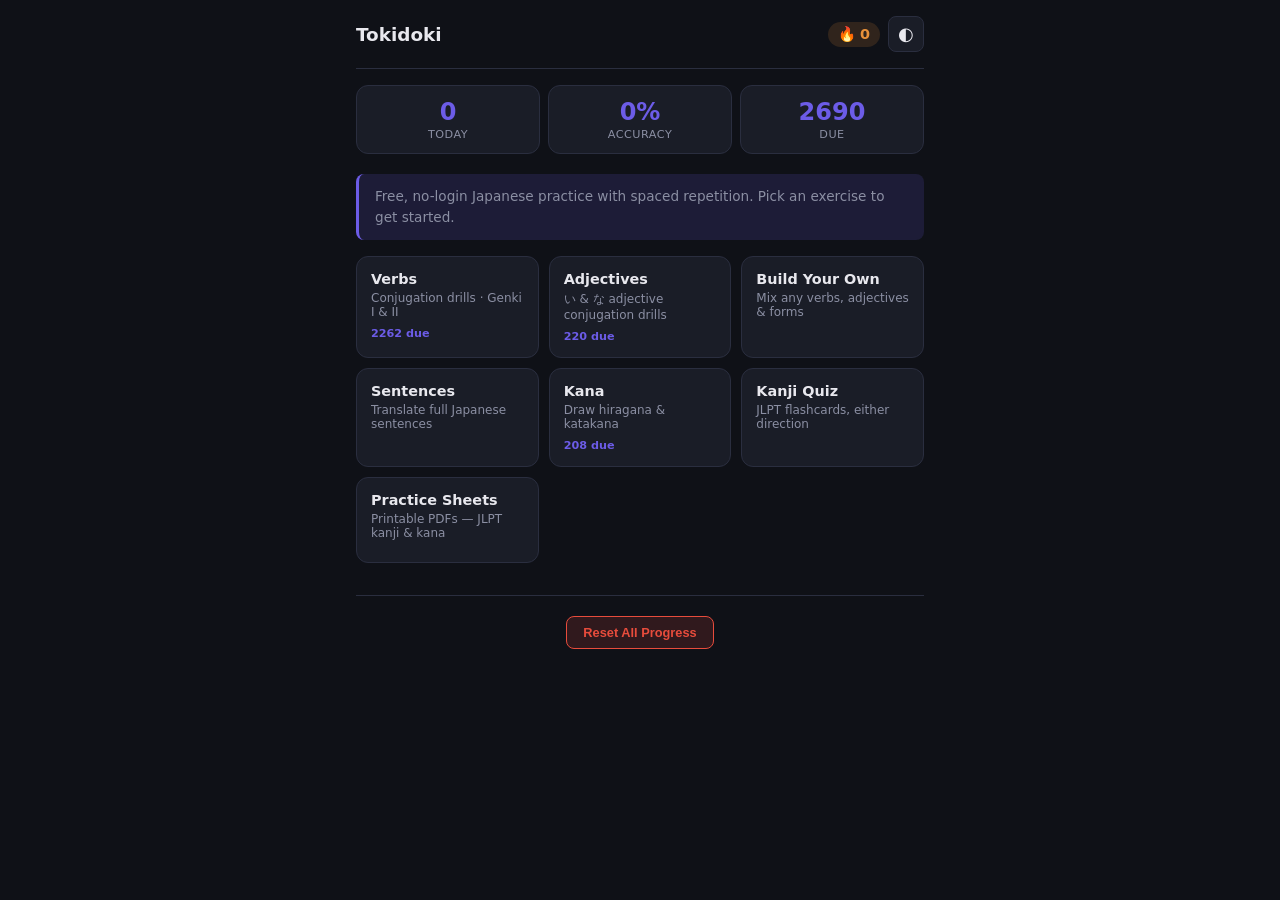
==== commit da919019: "Add a JLPT kanji quiz (self-graded flashcards, either direction) New kanji-quiz.html mode using the " ====
--- a/index.html
+++ b/index.html
@@ -62,6 +62,10 @@
           <div class="chapter-card-sub">Draw hiragana &amp; katakana</div>
           <div class="chapter-card-due" id="hub-due-kana"></div>
         </a>
+        <a class="chapter-card" href="kanji-quiz.html">
+          <div class="chapter-card-title">Kanji Quiz</div>
+          <div class="chapter-card-sub">JLPT flashcards, either direction</div>
+        </a>
         <a class="chapter-card" href="kanji.html">
           <div class="chapter-card-title">Practice Sheets</div>
           <div class="chapter-card-sub">Printable PDFs — JLPT kanji &amp; kana</div>
@@ -77,6 +81,7 @@
   <script src="conjugator.js"></script>
   <script src="verbs.js"></script>
   <script src="kana.js"></script>
+  <script src="kanji-quiz-data.js"></script>
   <script src="app.js"></script>
 
   <!-- Static content for search engines -->
@@ -123,6 +128,13 @@
       Covers the full gojuon, dakuten/handakuten, and yōon combinations for both scripts.
     </p>
 
+    <h3><a href="kanji-quiz.html">JLPT kanji quiz &amp; flashcards</a></h3>
+    <p>
+      Self-graded kanji flashcards covering JLPT N5 through N1. Test either direction — see
+      the meaning and recall the kanji, or see the kanji and recall its meaning — scheduled
+      with spaced repetition so you review what you find hardest.
+    </p>
+
     <h3><a href="kanji.html">Printable kanji &amp; kana practice sheets</a></h3>
     <p>
       Free printable PDF worksheets for testing recall by hand: JLPT kanji sheets (N5&ndash;N1)
--- a/style.css
+++ b/style.css
@@ -193,11 +193,19 @@
   border-radius: var(--radius-sm);
   padding: 4px;
   border: 1px solid var(--border);
-}
+  /* More tabs than fit a narrow viewport scroll horizontally instead of
+     silently overflowing the container — flex-shrink alone can't get a
+     tab below its own text's min-content width. */
+  overflow-x: auto;
+  -webkit-overflow-scrolling: touch;
+  scrollbar-width: none;
+}
+
+.mode-tabs::-webkit-scrollbar { display: none; }
 
 .mode-tab, .mode-tab:visited {
-  flex: 1;
-  padding: 10px;
+  flex: 0 0 auto;
+  padding: 10px 14px;
   border: none;
   border-radius: 6px;
   background: transparent;
@@ -208,6 +216,7 @@
   transition: all var(--transition);
   text-decoration: none;
   text-align: center;
+  white-space: nowrap;
 }
 
 .mode-tab.active, .mode-tab.active:visited {
@@ -924,6 +933,7 @@
 /* Kana drawing practice */
 .kana-settings-row {
   display: flex;
+  flex-wrap: wrap;
   gap: 12px;
   margin-bottom: 16px;
 }
@@ -1058,6 +1068,16 @@
   color: var(--text-dim);
 }
 
+/* Kanji quiz: the meaning side of a card (English text, so sized down from
+   .kana-answer-char's single-glyph 5rem to stay readable on longer phrases) */
+.kanji-quiz-meaning {
+  font-size: 1.4rem;
+  font-weight: 700;
+  color: var(--accent);
+  text-align: center;
+  line-height: 1.3;
+}
+
 /* Reference overlay */
 .ref-overlay {
   position: fixed;
@@ -1734,17 +1754,8 @@
   .ref-explanation .conj-table th { padding: 6px; font-size: 0.65rem; }
   .ref-exc-list { grid-template-columns: 1fr 1fr; }
 
-  .mode-tabs {
-    overflow-x: auto;
-    -webkit-overflow-scrolling: touch;
-    scrollbar-width: none;
-  }
-  .mode-tabs::-webkit-scrollbar { display: none; }
   .mode-tab {
-    flex: 0 0 auto;
-    padding: 10px 14px;
     font-size: 0.82rem;
-    white-space: nowrap;
   }
 }
 
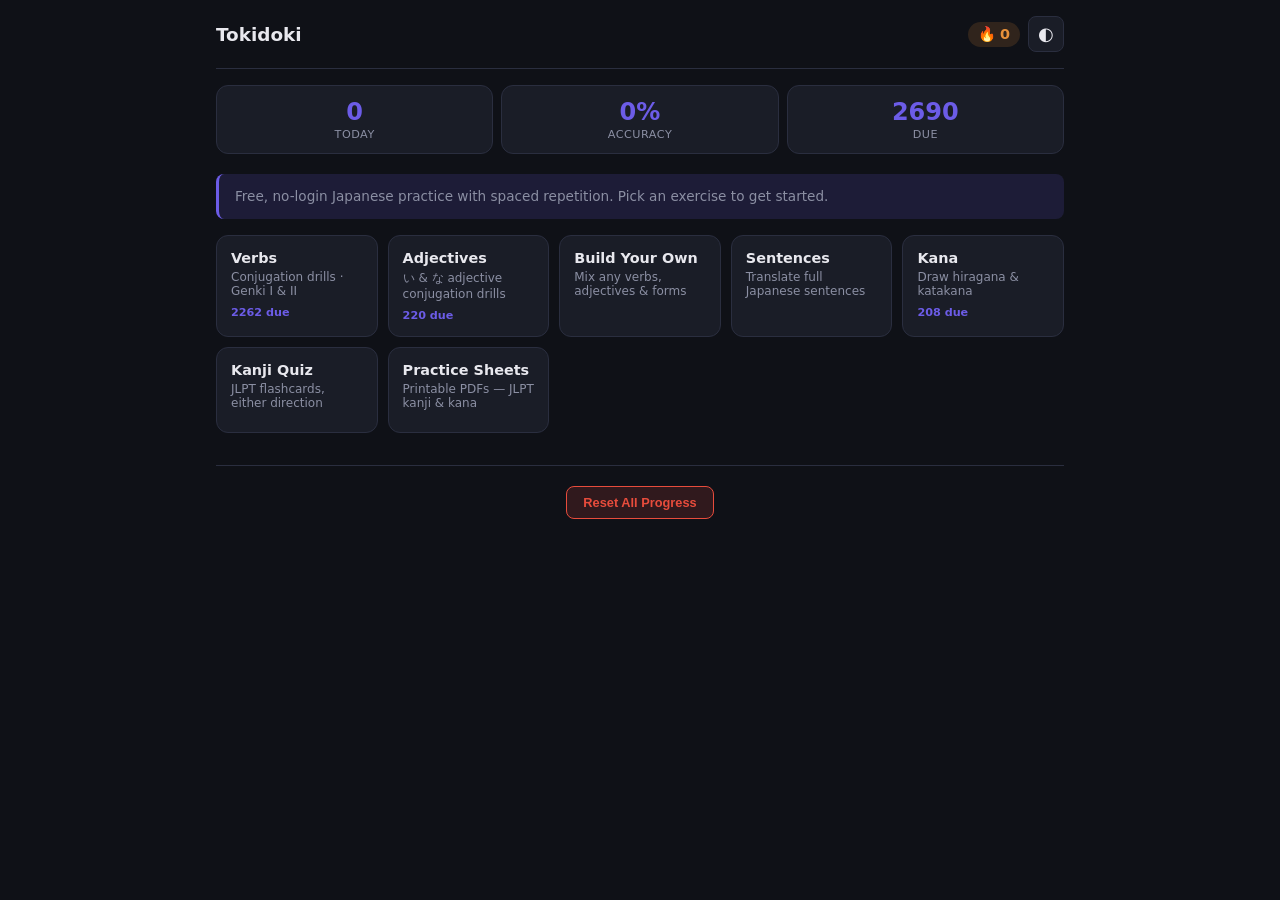
==== commit c3d311ac: "Add printable translation worksheets per grammar point (N5/N4) New "Translatable Sentence Worksheets" ====
--- a/index.html
+++ b/index.html
@@ -82,6 +82,7 @@
   <script src="verbs.js"></script>
   <script src="kana.js"></script>
   <script src="kanji-quiz-data.js"></script>
+  <script src="sentences-data.js"></script>
   <script src="app.js"></script>
 
   <!-- Static content for search engines -->
--- a/style.css
+++ b/style.css
@@ -52,7 +52,7 @@
 }
 
 #app {
-  max-width: 600px;
+  max-width: 880px;
   margin: 0 auto;
   padding: 0 16px 32px;
 }
@@ -419,6 +419,12 @@
   display: flex;
   flex-direction: column;
   transition: background 0.3s ease, border-color 0.3s ease;
+  /* #app is wider than a flashcard should be (it needs the room for the
+     mode-tabs nav to fit without scrolling) — cap and center the card
+     itself so it stays a comfortable reading width instead of stretching. */
+  max-width: 600px;
+  margin-left: auto;
+  margin-right: auto;
 }
 
 .card.negative-form {
@@ -902,6 +908,123 @@
 .btn-easy  { background: #3498db; }
 
 .btn-grade:hover { filter: brightness(1.15); transform: translateY(-1px); }
+
+/* Confusing Kanji: multiple-choice quiz */
+.confusable-choices {
+  display: grid;
+  grid-template-columns: 1fr 1fr;
+  gap: 10px;
+  margin-top: 24px;
+  width: 100%;
+}
+
+.confusable-choice {
+  display: flex;
+  flex-direction: column;
+  align-items: center;
+  justify-content: center;
+  gap: 4px;
+  padding: 14px 12px;
+  border: 1px solid var(--border);
+  border-radius: var(--radius-sm);
+  background: var(--bg-card);
+  font-size: 0.95rem;
+  font-weight: 600;
+  cursor: pointer;
+  transition: all var(--transition);
+  color: var(--text);
+}
+
+.confusable-choice:hover:not(:disabled) {
+  border-color: var(--accent);
+  transform: translateY(-1px);
+}
+
+.confusable-choice:disabled {
+  cursor: default;
+}
+
+.confusable-choice-kanji {
+  font-family: var(--font-jp);
+  font-size: 1.3rem;
+  font-weight: 700;
+  opacity: 0.85;
+}
+
+.confusable-choice.correct {
+  background: #27ae60;
+  border-color: #27ae60;
+  color: #fff;
+}
+
+.confusable-choice.wrong {
+  background: #e74c3c;
+  border-color: #e74c3c;
+  color: #fff;
+}
+
+@media (max-width: 480px) {
+  .confusable-choices { grid-template-columns: 1fr; }
+}
+
+/* Confusable kanji browse page */
+.confusable-group-grid {
+  display: grid;
+  grid-template-columns: repeat(auto-fill, minmax(260px, 1fr));
+  gap: 12px;
+}
+
+.confusable-group-card {
+  background: var(--bg-card);
+  border: 1px solid var(--border);
+  border-radius: var(--radius);
+  padding: 14px;
+}
+
+.confusable-group-meta {
+  font-size: 0.7rem;
+  color: var(--text-dim);
+  text-transform: uppercase;
+  letter-spacing: 0.5px;
+  margin-bottom: 10px;
+}
+
+.confusable-group-kanji-list {
+  display: flex;
+  flex-wrap: wrap;
+  gap: 8px;
+}
+
+.confusable-kanji-item {
+  display: flex;
+  flex-direction: column;
+  align-items: center;
+  min-width: 64px;
+  padding: 8px 6px;
+  background: var(--bg-input);
+  border-radius: var(--radius-sm);
+}
+
+.confusable-kanji-glyph {
+  font-family: var(--font-jp);
+  font-size: 2rem;
+  line-height: 1;
+}
+
+.confusable-kanji-meaning {
+  font-size: 0.68rem;
+  color: var(--text-dim);
+  text-align: center;
+  margin-top: 4px;
+  max-width: 84px;
+}
+
+.confusable-kanji-level {
+  font-size: 0.6rem;
+  color: var(--accent);
+  font-weight: 700;
+  margin-top: 2px;
+}
 
 /* Session complete */
 .session-complete {
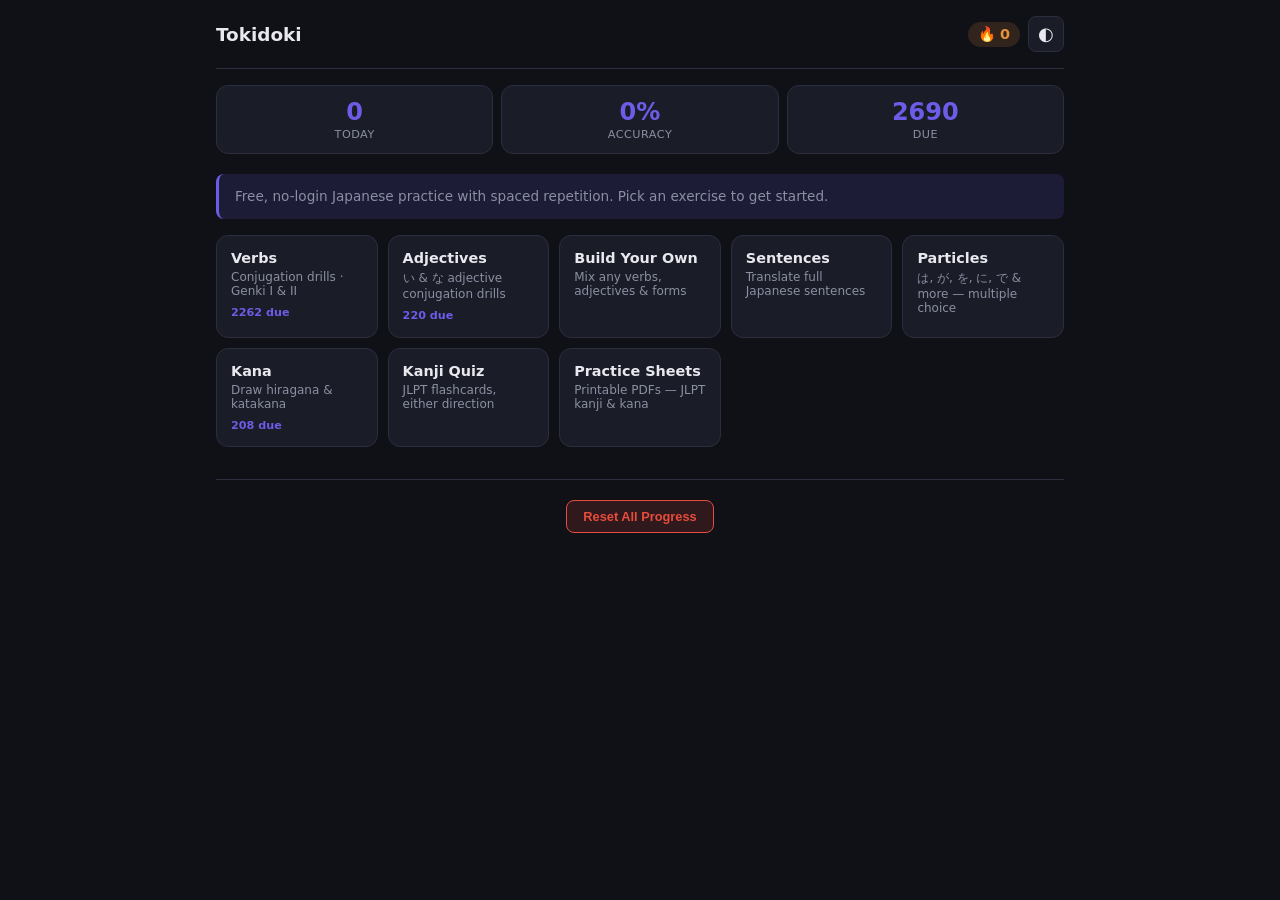
==== commit 8adb656e: "Add a particle quiz mode (は, が, を, に, で, へ, と, も, の, や) Multiple-choice fill-in-the-blank quiz: each" ====
--- a/index.html
+++ b/index.html
@@ -57,6 +57,10 @@
           <div class="chapter-card-title">Sentences</div>
           <div class="chapter-card-sub">Translate full Japanese sentences</div>
         </a>
+        <a class="chapter-card" href="particles-quiz.html">
+          <div class="chapter-card-title">Particles</div>
+          <div class="chapter-card-sub">は, が, を, に, で &amp; more — multiple choice</div>
+        </a>
         <a class="chapter-card" href="kana.html">
           <div class="chapter-card-title">Kana</div>
           <div class="chapter-card-sub">Draw hiragana &amp; katakana</div>
@@ -83,6 +87,7 @@
   <script src="kana.js"></script>
   <script src="kanji-quiz-data.js"></script>
   <script src="sentences-data.js"></script>
+  <script src="particles-data.js"></script>
   <script src="app.js"></script>
 
   <!-- Static content for search engines -->
@@ -122,6 +127,15 @@
       above kanji.
     </p>
 
+    <h3><a href="particles-quiz.html">Japanese particle quiz</a></h3>
+    <p>
+      Multiple-choice drills for は, が, を, に, で, へ, と, も, の, and や. Each question
+      shows a sentence with one particle missing plus its English translation; pick the
+      particle that fits out of four choices and get graded instantly. Choose which
+      particles to include so you can target mix-ups like に vs で vs へ, scheduled with
+      spaced repetition so you review the ones you keep missing.
+    </p>
+
     <h3><a href="kana.html">Hiragana &amp; katakana drawing practice</a></h3>
     <p>
       Learn the kana with a hands-on drawing drill: see a romaji prompt, draw the matching
--- a/style.css
+++ b/style.css
@@ -967,6 +967,74 @@
   .confusable-choices { grid-template-columns: 1fr; }
 }
 
+/* Particle quiz: fill-in-the-blank sentence + multiple-choice particles */
+.particle-sentence {
+  font-family: var(--font-jp);
+  font-size: 1.5rem;
+  font-weight: 700;
+  line-height: 1.8;
+  text-align: center;
+}
+
+.particle-blank {
+  display: inline-block;
+  color: var(--accent);
+  letter-spacing: -2px;
+}
+
+.particle-en {
+  margin-top: 10px;
+  font-size: 0.95rem;
+  color: var(--text-dim);
+  text-align: center;
+}
+
+.particle-choices {
+  display: grid;
+  grid-template-columns: 1fr 1fr;
+  gap: 10px;
+  margin-top: 24px;
+  width: 100%;
+}
+
+.particle-choice {
+  padding: 14px 12px;
+  border: 1px solid var(--border);
+  border-radius: var(--radius-sm);
+  background: var(--bg-card);
+  font-family: var(--font-jp);
+  font-size: 1.3rem;
+  font-weight: 700;
+  cursor: pointer;
+  transition: all var(--transition);
+  color: var(--text);
+}
+
+.particle-choice:hover:not(:disabled) {
+  border-color: var(--accent);
+  transform: translateY(-1px);
+}
+
+.particle-choice:disabled {
+  cursor: default;
+}
+
+.particle-choice.correct {
+  background: #27ae60;
+  border-color: #27ae60;
+  color: #fff;
+}
+
+.particle-choice.wrong {
+  background: #e74c3c;
+  border-color: #e74c3c;
+  color: #fff;
+}
+
+@media (max-width: 480px) {
+  .particle-choices { grid-template-columns: 1fr; }
+}
+
 /* Confusable kanji browse page */
 .confusable-group-grid {
   display: grid;
